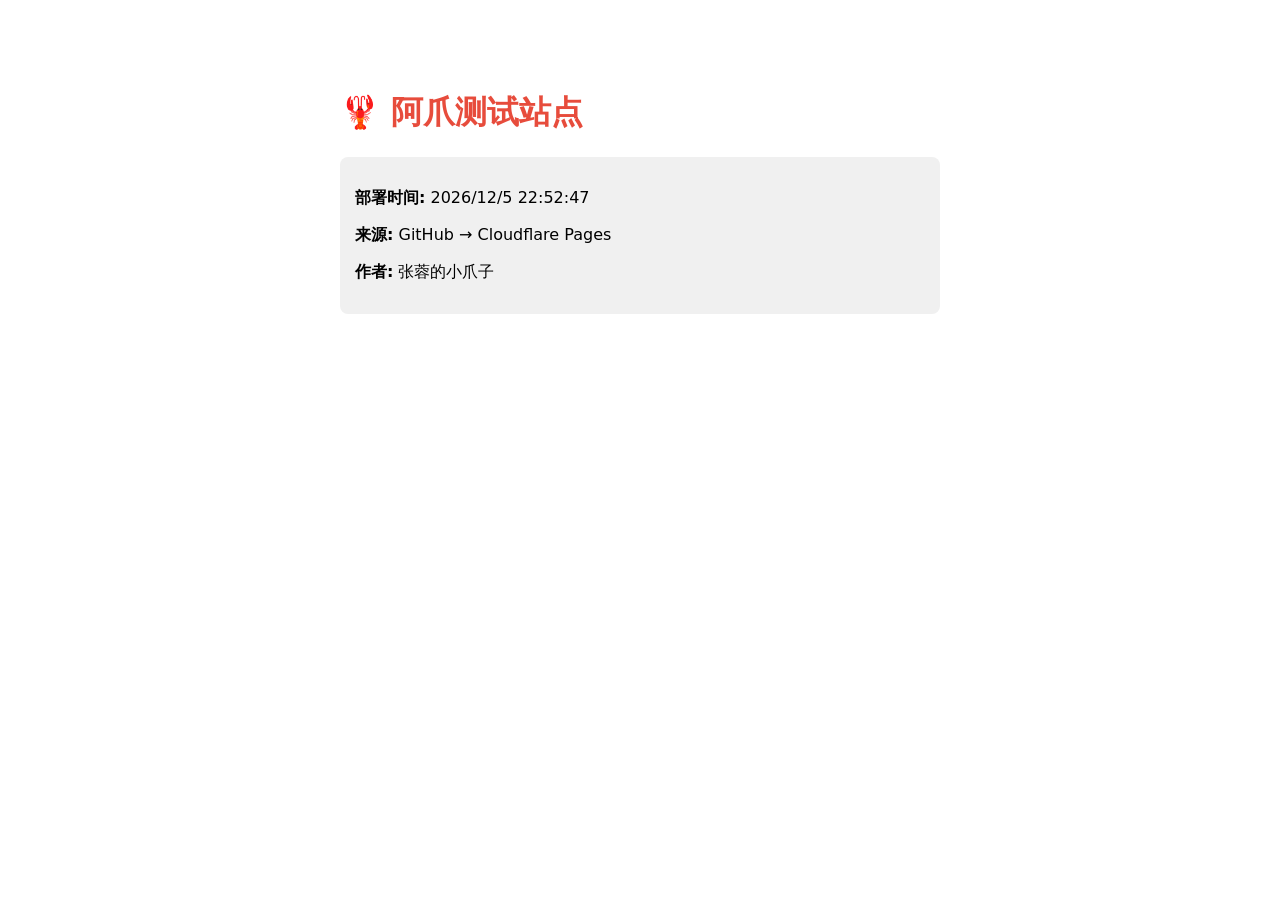
==== index.html @ 84efed0d "初始提交：阿爪测试站点" ====
<!DOCTYPE html>
<html>
<head>
    <title>阿爪测试站点</title>
    <style>
        body { font-family: system-ui; max-width: 600px; margin: 50px auto; padding: 20px; }
        h1 { color: #e74c3c; }
        .info { background: #f0f0f0; padding: 15px; border-radius: 8px; }
    </style>
</head>
<body>
    <h1>🦞 阿爪测试站点</h1>
    <div class="info">
        <p><strong>部署时间:</strong> <span id="time"></span></p>
        <p><strong>来源:</strong> GitHub → Cloudflare Pages</p>
        <p><strong>作者:</strong> 张蓉的小爪子</p>
    </div>
    <script>document.getElementById('time').textContent = new Date().toLocaleString('zh-CN');</script>
</body>
</html>
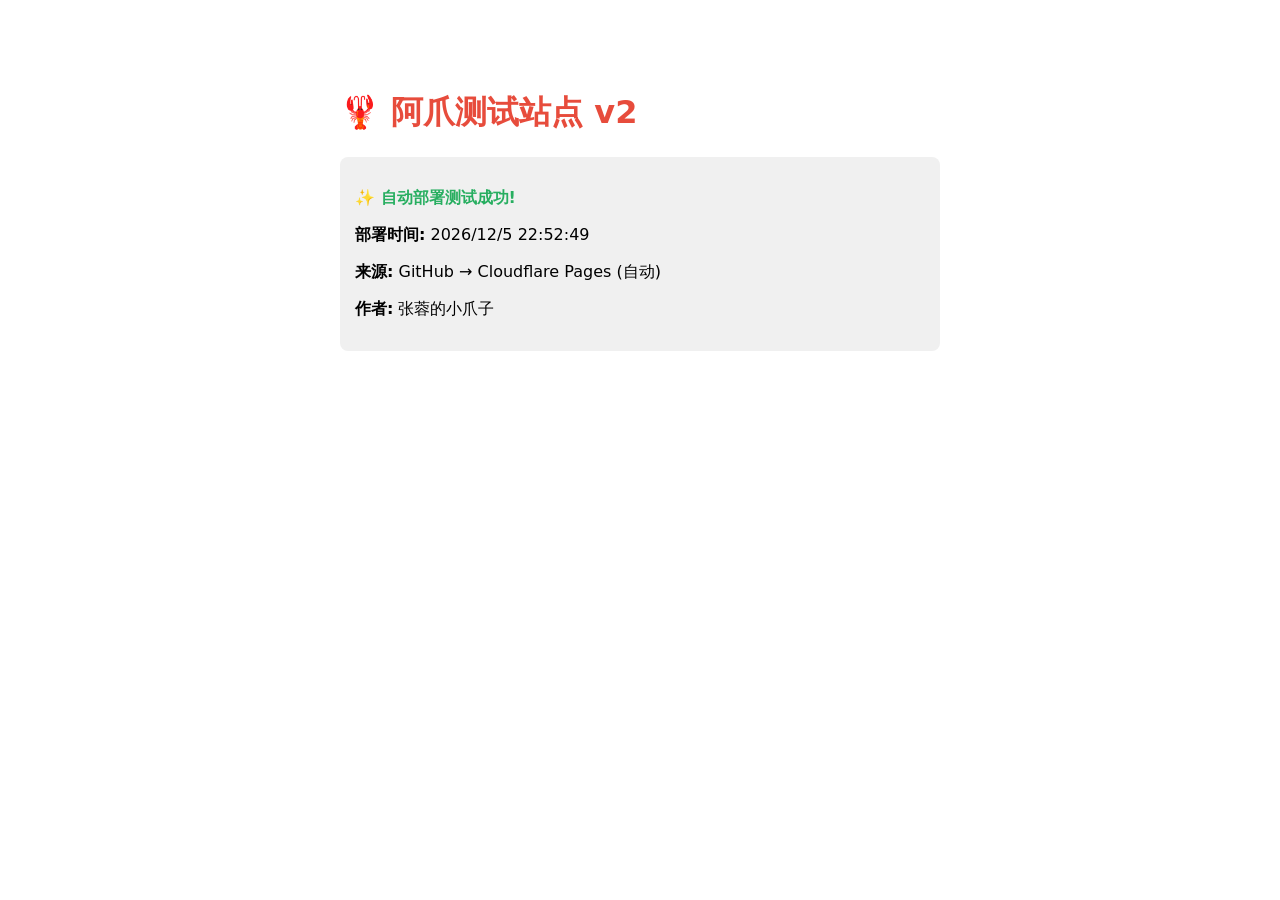
==== commit 787d7b3b: "测试自动部署：更新到 v2" ====
--- a/index.html
+++ b/index.html
@@ -1,18 +1,20 @@
 <!DOCTYPE html>
 <html>
 <head>
-    <title>阿爪测试站点</title>
+    <title>阿爪测试站点 v2</title>
     <style>
         body { font-family: system-ui; max-width: 600px; margin: 50px auto; padding: 20px; }
         h1 { color: #e74c3c; }
         .info { background: #f0f0f0; padding: 15px; border-radius: 8px; }
+        .new { color: #27ae60; font-weight: bold; }
     </style>
 </head>
 <body>
-    <h1>🦞 阿爪测试站点</h1>
+    <h1>🦞 阿爪测试站点 v2</h1>
     <div class="info">
+        <p class="new">✨ 自动部署测试成功!</p>
         <p><strong>部署时间:</strong> <span id="time"></span></p>
-        <p><strong>来源:</strong> GitHub → Cloudflare Pages</p>
+        <p><strong>来源:</strong> GitHub → Cloudflare Pages (自动)</p>
         <p><strong>作者:</strong> 张蓉的小爪子</p>
     </div>
     <script>document.getElementById('time').textContent = new Date().toLocaleString('zh-CN');</script>
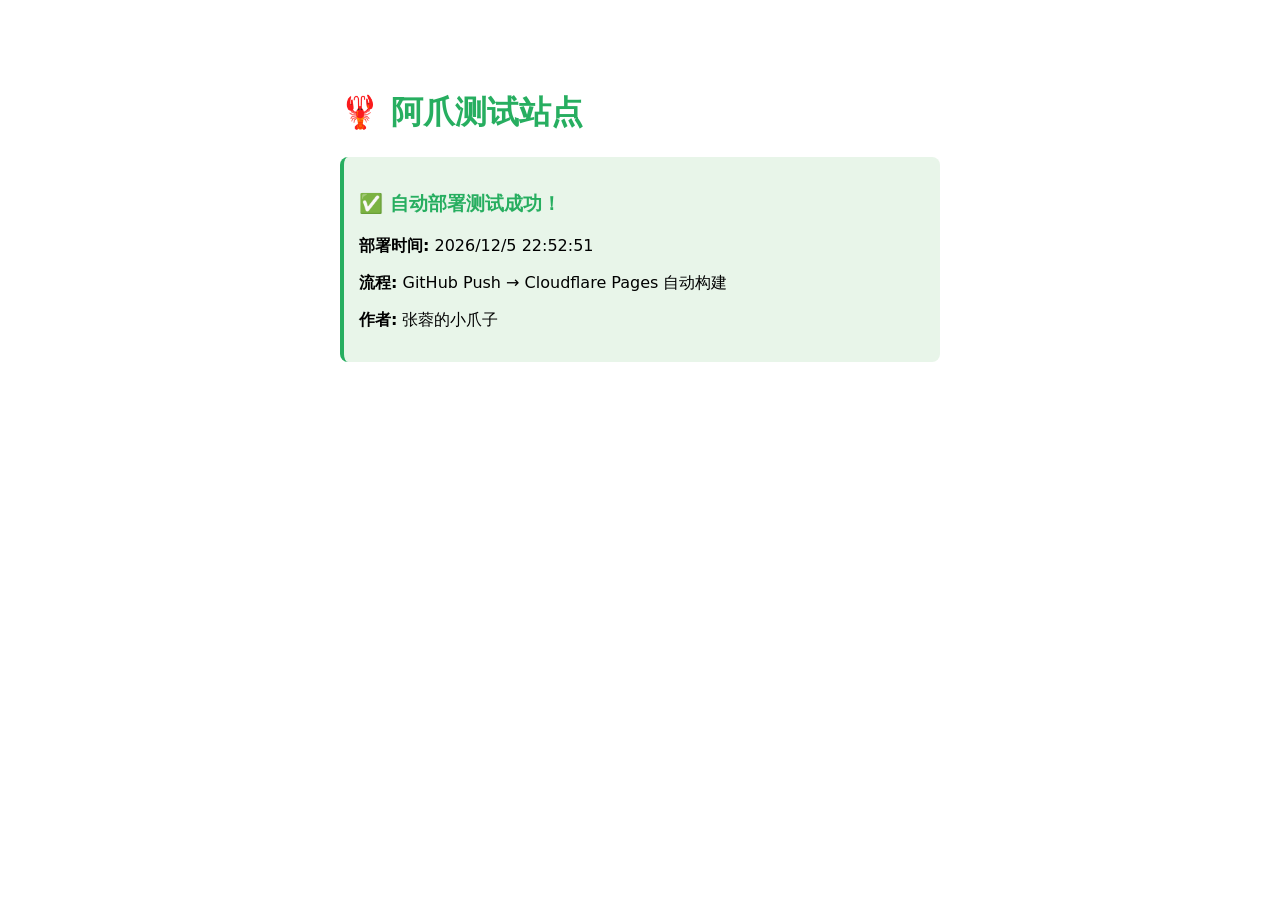
==== commit a220dc02: "测试自动部署：确认 GitHub → Cloudflare 流程" ====
--- a/index.html
+++ b/index.html
@@ -1,20 +1,20 @@
 <!DOCTYPE html>
 <html>
 <head>
-    <title>阿爪测试站点 v2</title>
+    <title>阿爪测试站点 - 自动部署测试</title>
     <style>
         body { font-family: system-ui; max-width: 600px; margin: 50px auto; padding: 20px; }
-        h1 { color: #e74c3c; }
-        .info { background: #f0f0f0; padding: 15px; border-radius: 8px; }
-        .new { color: #27ae60; font-weight: bold; }
+        h1 { color: #27ae60; }
+        .info { background: #e8f5e9; padding: 15px; border-radius: 8px; border-left: 4px solid #27ae60; }
+        .success { color: #27ae60; font-weight: bold; font-size: 1.2em; }
     </style>
 </head>
 <body>
-    <h1>🦞 阿爪测试站点 v2</h1>
+    <h1>🦞 阿爪测试站点</h1>
     <div class="info">
-        <p class="new">✨ 自动部署测试成功!</p>
+        <p class="success">✅ 自动部署测试成功！</p>
         <p><strong>部署时间:</strong> <span id="time"></span></p>
-        <p><strong>来源:</strong> GitHub → Cloudflare Pages (自动)</p>
+        <p><strong>流程:</strong> GitHub Push → Cloudflare Pages 自动构建</p>
         <p><strong>作者:</strong> 张蓉的小爪子</p>
     </div>
     <script>document.getElementById('time').textContent = new Date().toLocaleString('zh-CN');</script>
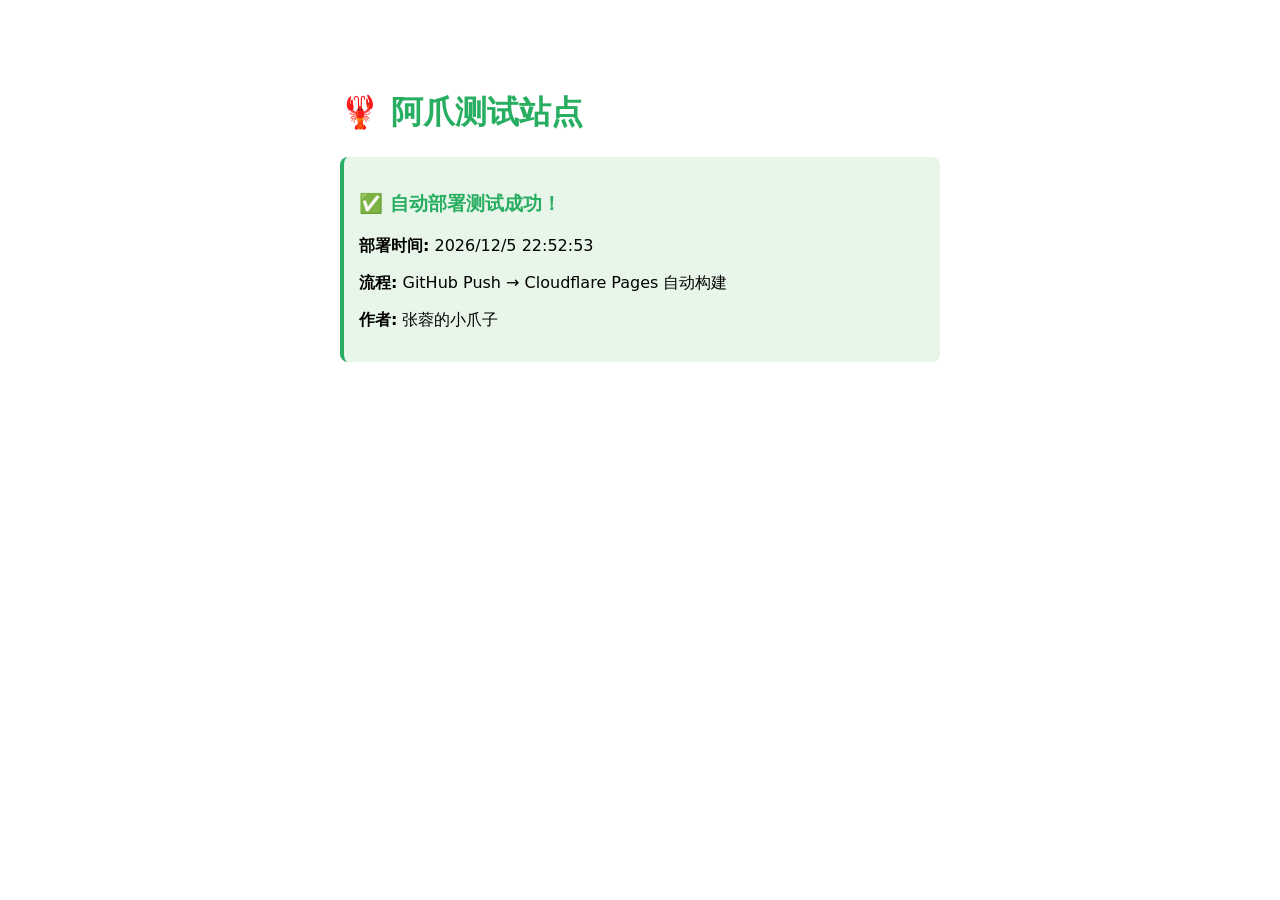
==== commit b38e138c: "修复中文乱码：添加 UTF-8 编码声明" ====
--- a/index.html
+++ b/index.html
@@ -1,6 +1,8 @@
 <!DOCTYPE html>
-<html>
+<html lang="zh-CN">
 <head>
+    <meta charset="UTF-8">
+    <meta name="viewport" content="width=device-width, initial-scale=1.0">
     <title>阿爪测试站点 - 自动部署测试</title>
     <style>
         body { font-family: system-ui; max-width: 600px; margin: 50px auto; padding: 20px; }
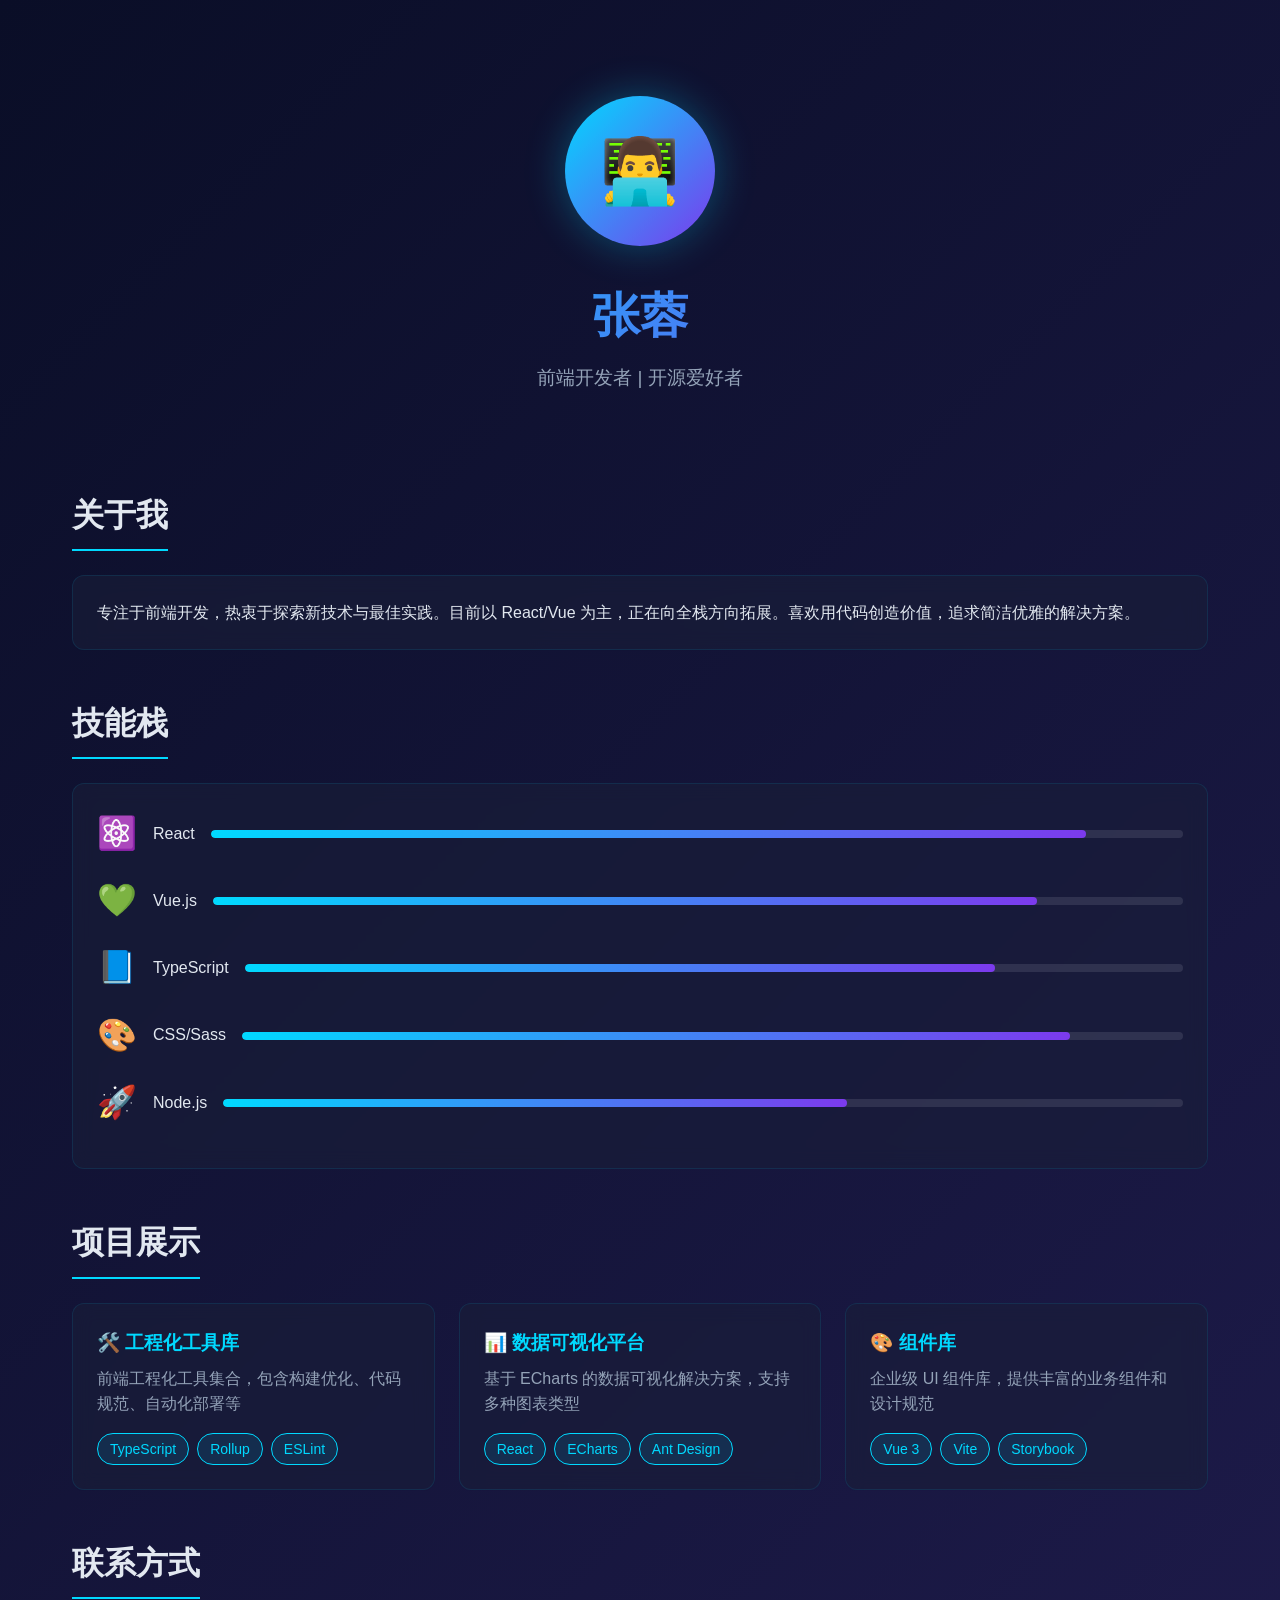
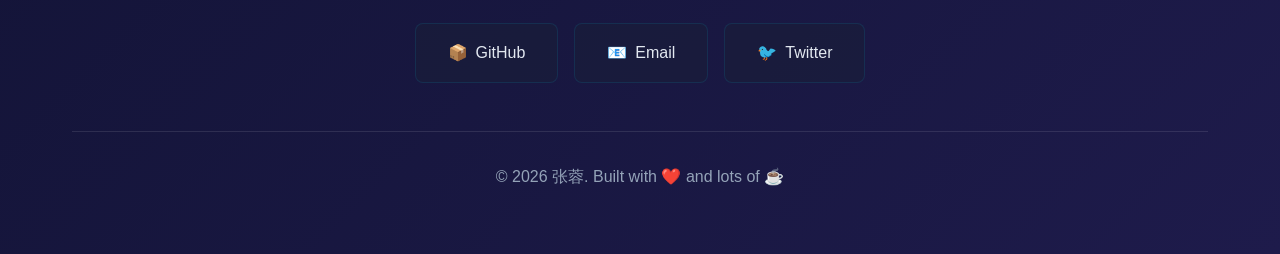
==== commit 2f0a2d2d: "更新个人站点" ====
--- a/index.html
+++ b/index.html
@@ -3,22 +3,362 @@
 <head>
     <meta charset="UTF-8">
     <meta name="viewport" content="width=device-width, initial-scale=1.0">
-    <title>阿爪测试站点 - 自动部署测试</title>
+    <title>张蓉 - 开发者</title>
     <style>
-        body { font-family: system-ui; max-width: 600px; margin: 50px auto; padding: 20px; }
-        h1 { color: #27ae60; }
-        .info { background: #e8f5e9; padding: 15px; border-radius: 8px; border-left: 4px solid #27ae60; }
-        .success { color: #27ae60; font-weight: bold; font-size: 1.2em; }
+        * {
+            margin: 0;
+            padding: 0;
+            box-sizing: border-box;
+        }
+
+        :root {
+            --bg-primary: #0a0e27;
+            --bg-secondary: #1a1f3a;
+            --accent-primary: #00d9ff;
+            --accent-secondary: #7c3aed;
+            --text-primary: #e2e8f0;
+            --text-secondary: #94a3b8;
+            --card-bg: rgba(26, 31, 58, 0.6);
+        }
+
+        body {
+            font-family: -apple-system, BlinkMacSystemFont, 'Segoe UI', Roboto, Oxygen, Ubuntu, sans-serif;
+            background: linear-gradient(135deg, var(--bg-primary) 0%, #1e1b4b 100%);
+            color: var(--text-primary);
+            line-height: 1.6;
+            min-height: 100vh;
+        }
+
+        .container {
+            max-width: 1200px;
+            margin: 0 auto;
+            padding: 2rem;
+        }
+
+        /* Header */
+        header {
+            text-align: center;
+            padding: 4rem 0;
+            animation: fadeInDown 1s ease-out;
+        }
+
+        .avatar {
+            width: 150px;
+            height: 150px;
+            border-radius: 50%;
+            background: linear-gradient(135deg, var(--accent-primary), var(--accent-secondary));
+            margin: 0 auto 2rem;
+            display: flex;
+            align-items: center;
+            justify-content: center;
+            font-size: 4rem;
+            box-shadow: 0 0 40px rgba(0, 217, 255, 0.3);
+            animation: pulse 3s ease-in-out infinite;
+        }
+
+        h1 {
+            font-size: 3rem;
+            margin-bottom: 0.5rem;
+            background: linear-gradient(135deg, var(--accent-primary), var(--accent-secondary));
+            -webkit-background-clip: text;
+            -webkit-text-fill-color: transparent;
+            background-clip: text;
+        }
+
+        .tagline {
+            color: var(--text-secondary);
+            font-size: 1.2rem;
+            margin-bottom: 2rem;
+        }
+
+        /* Sections */
+        section {
+            margin-bottom: 3rem;
+            animation: fadeInUp 1s ease-out;
+        }
+
+        h2 {
+            font-size: 2rem;
+            margin-bottom: 1.5rem;
+            padding-bottom: 0.5rem;
+            border-bottom: 2px solid var(--accent-primary);
+            display: inline-block;
+        }
+
+        /* Cards Grid */
+        .cards-grid {
+            display: grid;
+            grid-template-columns: repeat(auto-fit, minmax(300px, 1fr));
+            gap: 1.5rem;
+        }
+
+        .card {
+            background: var(--card-bg);
+            backdrop-filter: blur(10px);
+            border-radius: 12px;
+            padding: 1.5rem;
+            border: 1px solid rgba(0, 217, 255, 0.1);
+            transition: all 0.3s ease;
+        }
+
+        .card:hover {
+            transform: translateY(-5px);
+            border-color: var(--accent-primary);
+            box-shadow: 0 10px 30px rgba(0, 217, 255, 0.2);
+        }
+
+        /* Skills */
+        .skill-item {
+            display: flex;
+            align-items: center;
+            gap: 1rem;
+            margin-bottom: 1rem;
+        }
+
+        .skill-icon {
+            font-size: 2rem;
+        }
+
+        .skill-bar {
+            flex: 1;
+            height: 8px;
+            background: rgba(255, 255, 255, 0.1);
+            border-radius: 4px;
+            overflow: hidden;
+        }
+
+        .skill-progress {
+            height: 100%;
+            background: linear-gradient(90deg, var(--accent-primary), var(--accent-secondary));
+            border-radius: 4px;
+            transition: width 1s ease-out;
+        }
+
+        /* Projects */
+        .project-card h3 {
+            color: var(--accent-primary);
+            margin-bottom: 0.5rem;
+        }
+
+        .project-card p {
+            color: var(--text-secondary);
+            margin-bottom: 1rem;
+        }
+
+        .tech-tags {
+            display: flex;
+            flex-wrap: wrap;
+            gap: 0.5rem;
+        }
+
+        .tech-tag {
+            background: rgba(0, 217, 255, 0.1);
+            color: var(--accent-primary);
+            padding: 0.25rem 0.75rem;
+            border-radius: 20px;
+            font-size: 0.875rem;
+            border: 1px solid var(--accent-primary);
+        }
+
+        /* Contact */
+        .contact-links {
+            display: flex;
+            flex-wrap: wrap;
+            gap: 1rem;
+            justify-content: center;
+        }
+
+        .contact-link {
+            display: flex;
+            align-items: center;
+            gap: 0.5rem;
+            background: var(--card-bg);
+            padding: 1rem 2rem;
+            border-radius: 8px;
+            text-decoration: none;
+            color: var(--text-primary);
+            border: 1px solid rgba(0, 217, 255, 0.1);
+            transition: all 0.3s ease;
+        }
+
+        .contact-link:hover {
+            background: var(--accent-primary);
+            color: var(--bg-primary);
+            transform: translateY(-3px);
+            box-shadow: 0 5px 20px rgba(0, 217, 255, 0.3);
+        }
+
+        /* Footer */
+        footer {
+            text-align: center;
+            padding: 2rem 0;
+            color: var(--text-secondary);
+            border-top: 1px solid rgba(255, 255, 255, 0.1);
+            margin-top: 3rem;
+        }
+
+        /* Animations */
+        @keyframes fadeInDown {
+            from {
+                opacity: 0;
+                transform: translateY(-20px);
+            }
+            to {
+                opacity: 1;
+                transform: translateY(0);
+            }
+        }
+
+        @keyframes fadeInUp {
+            from {
+                opacity: 0;
+                transform: translateY(20px);
+            }
+            to {
+                opacity: 1;
+                transform: translateY(0);
+            }
+        }
+
+        @keyframes pulse {
+            0%, 100% {
+                box-shadow: 0 0 40px rgba(0, 217, 255, 0.3);
+            }
+            50% {
+                box-shadow: 0 0 60px rgba(0, 217, 255, 0.5);
+            }
+        }
+
+        /* Responsive */
+        @media (max-width: 768px) {
+            h1 {
+                font-size: 2rem;
+            }
+            .container {
+                padding: 1rem;
+            }
+            .cards-grid {
+                grid-template-columns: 1fr;
+            }
+        }
     </style>
 </head>
 <body>
-    <h1>🦞 阿爪测试站点</h1>
-    <div class="info">
-        <p class="success">✅ 自动部署测试成功！</p>
-        <p><strong>部署时间:</strong> <span id="time"></span></p>
-        <p><strong>流程:</strong> GitHub Push → Cloudflare Pages 自动构建</p>
-        <p><strong>作者:</strong> 张蓉的小爪子</p>
+    <div class="container">
+        <!-- Header -->
+        <header>
+            <div class="avatar">👨‍💻</div>
+            <h1>张蓉</h1>
+            <p class="tagline">前端开发者 | 开源爱好者</p>
+        </header>
+
+        <!-- About -->
+        <section>
+            <h2>关于我</h2>
+            <div class="card">
+                <p>专注于前端开发，热衷于探索新技术与最佳实践。目前以 React/Vue 为主，正在向全栈方向拓展。喜欢用代码创造价值，追求简洁优雅的解决方案。</p>
+            </div>
+        </section>
+
+        <!-- Skills -->
+        <section>
+            <h2>技能栈</h2>
+            <div class="card">
+                <div class="skill-item">
+                    <span class="skill-icon">⚛️</span>
+                    <span>React</span>
+                    <div class="skill-bar">
+                        <div class="skill-progress" style="width: 90%;"></div>
+                    </div>
+                </div>
+                <div class="skill-item">
+                    <span class="skill-icon">💚</span>
+                    <span>Vue.js</span>
+                    <div class="skill-bar">
+                        <div class="skill-progress" style="width: 85%;"></div>
+                    </div>
+                </div>
+                <div class="skill-item">
+                    <span class="skill-icon">📘</span>
+                    <span>TypeScript</span>
+                    <div class="skill-bar">
+                        <div class="skill-progress" style="width: 80%;"></div>
+                    </div>
+                </div>
+                <div class="skill-item">
+                    <span class="skill-icon">🎨</span>
+                    <span>CSS/Sass</span>
+                    <div class="skill-bar">
+                        <div class="skill-progress" style="width: 88%;"></div>
+                    </div>
+                </div>
+                <div class="skill-item">
+                    <span class="skill-icon">🚀</span>
+                    <span>Node.js</span>
+                    <div class="skill-bar">
+                        <div class="skill-progress" style="width: 65%;"></div>
+                    </div>
+                </div>
+            </div>
+        </section>
+
+        <!-- Projects -->
+        <section>
+            <h2>项目展示</h2>
+            <div class="cards-grid">
+                <div class="card project-card">
+                    <h3>🛠️ 工程化工具库</h3>
+                    <p>前端工程化工具集合，包含构建优化、代码规范、自动化部署等</p>
+                    <div class="tech-tags">
+                        <span class="tech-tag">TypeScript</span>
+                        <span class="tech-tag">Rollup</span>
+                        <span class="tech-tag">ESLint</span>
+                    </div>
+                </div>
+                <div class="card project-card">
+                    <h3>📊 数据可视化平台</h3>
+                    <p>基于 ECharts 的数据可视化解决方案，支持多种图表类型</p>
+                    <div class="tech-tags">
+                        <span class="tech-tag">React</span>
+                        <span class="tech-tag">ECharts</span>
+                        <span class="tech-tag">Ant Design</span>
+                    </div>
+                </div>
+                <div class="card project-card">
+                    <h3>🎨 组件库</h3>
+                    <p>企业级 UI 组件库，提供丰富的业务组件和设计规范</p>
+                    <div class="tech-tags">
+                        <span class="tech-tag">Vue 3</span>
+                        <span class="tech-tag">Vite</span>
+                        <span class="tech-tag">Storybook</span>
+                    </div>
+                </div>
+            </div>
+        </section>
+
+        <!-- Contact -->
+        <section>
+            <h2>联系方式</h2>
+            <div class="contact-links">
+                <a href="https://github.com/zhangrong" class="contact-link" target="_blank">
+                    <span>📦</span>
+                    <span>GitHub</span>
+                </a>
+                <a href="mailto:zhangrong@example.com" class="contact-link">
+                    <span>📧</span>
+                    <span>Email</span>
+                </a>
+                <a href="https://twitter.com/zhangrong" class="contact-link" target="_blank">
+                    <span>🐦</span>
+                    <span>Twitter</span>
+                </a>
+            </div>
+        </section>
+
+        <!-- Footer -->
+        <footer>
+            <p>© 2026 张蓉. Built with ❤️ and lots of ☕</p>
+        </footer>
     </div>
-    <script>document.getElementById('time').textContent = new Date().toLocaleString('zh-CN');</script>
 </body>
-</html>
+</html>
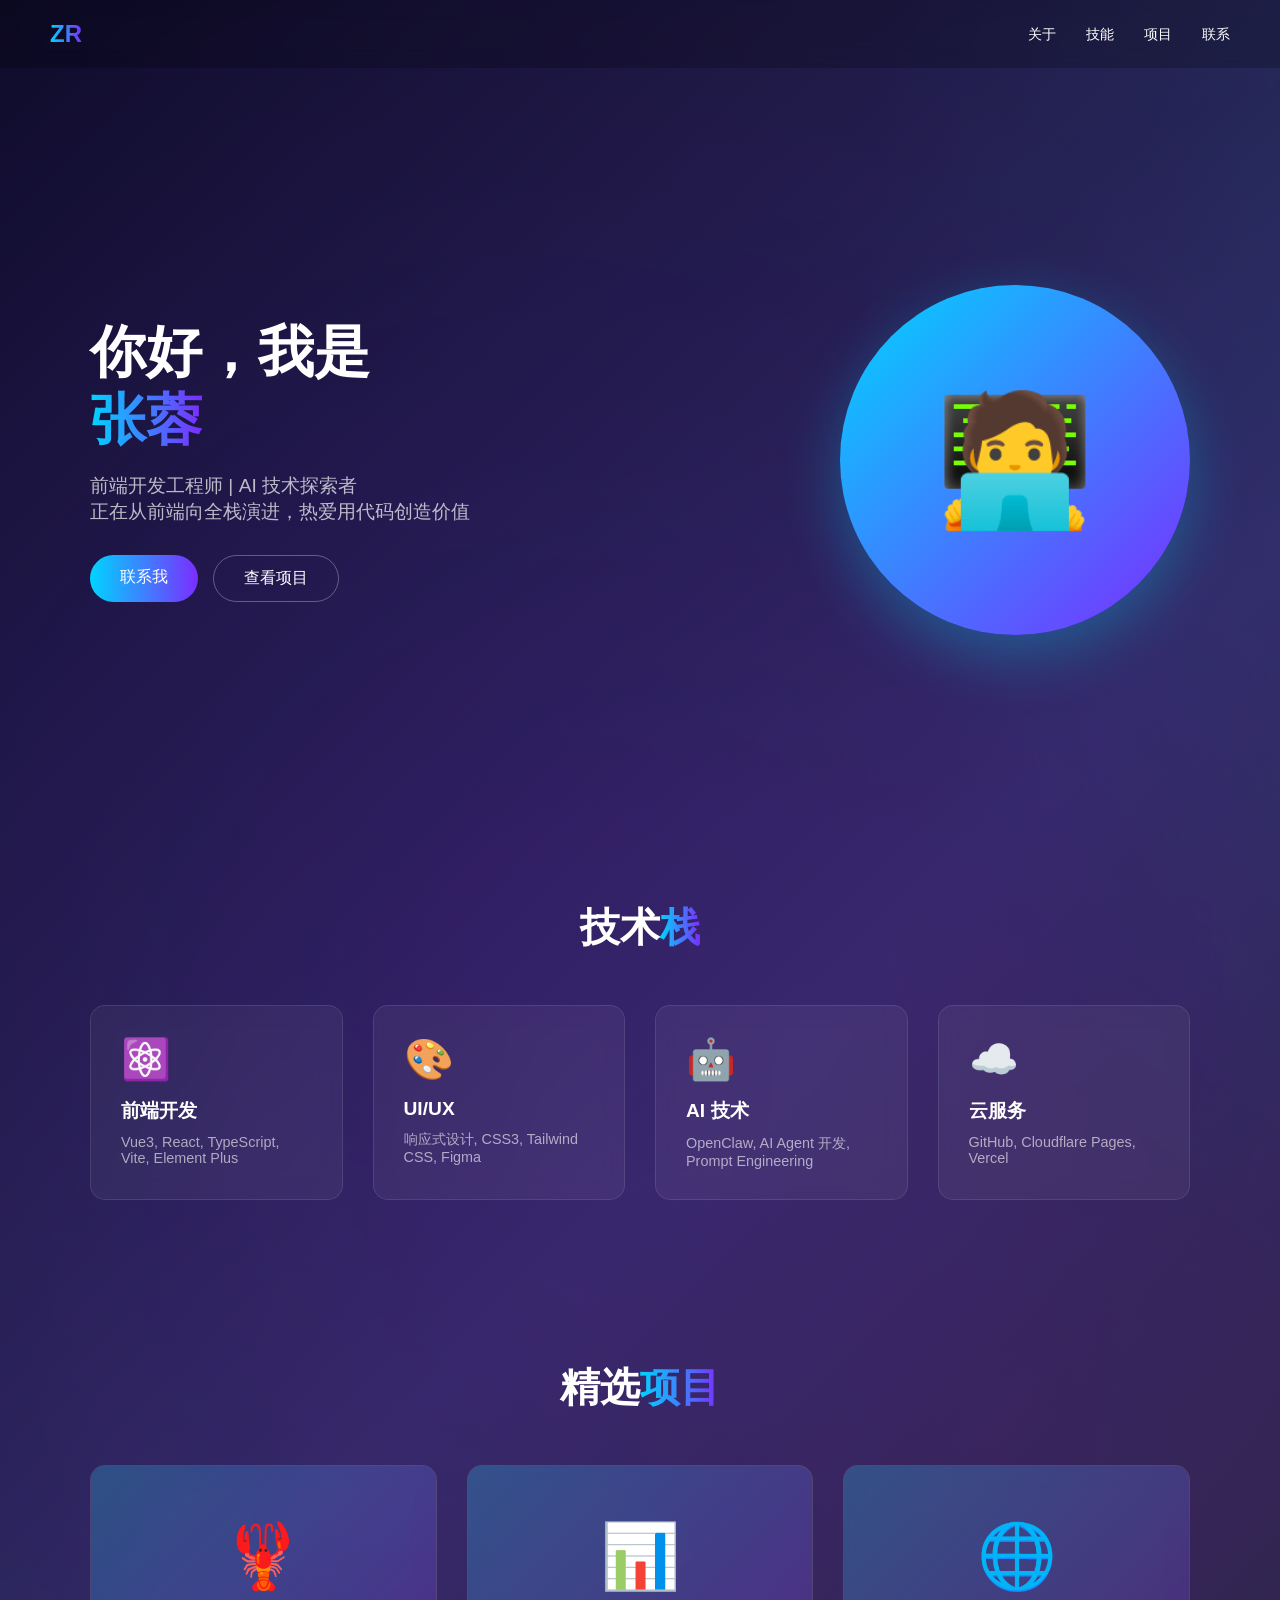
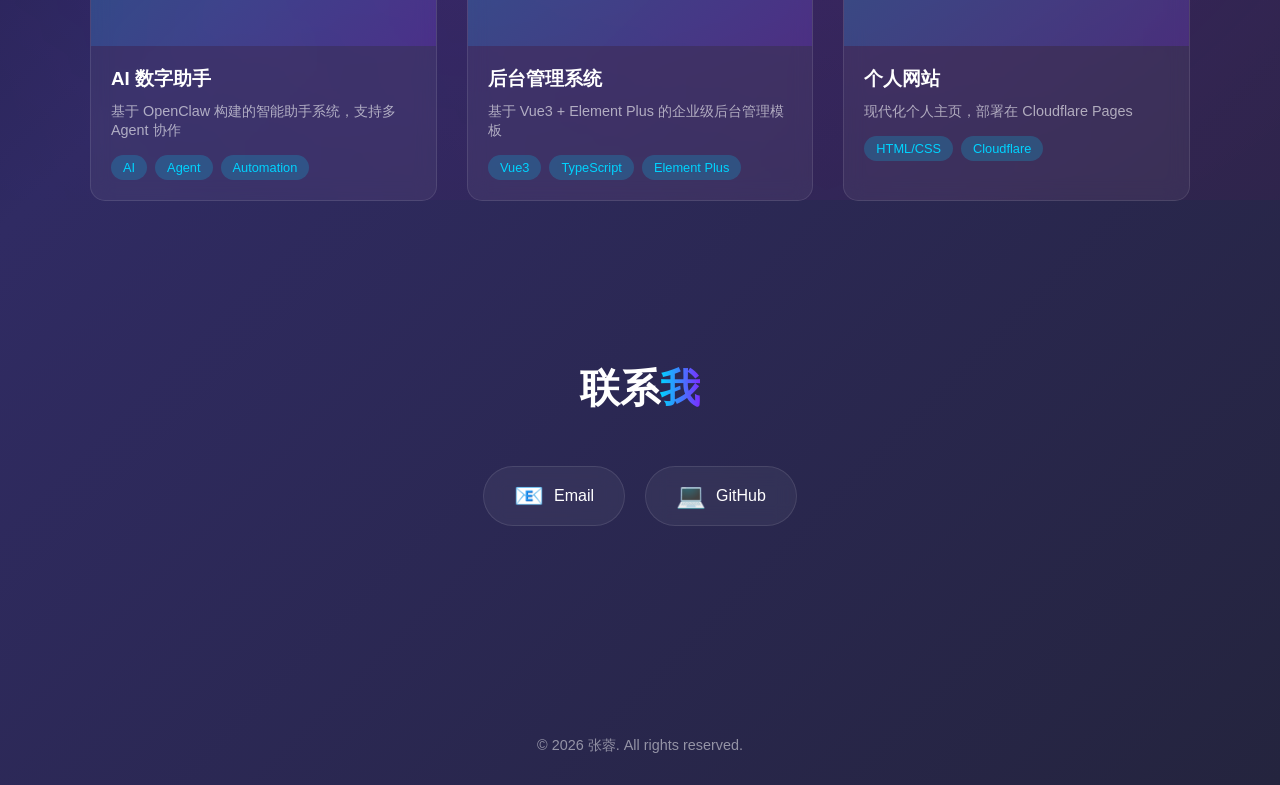
==== commit ff073fee: "全新设计：科技感个人主页" ====
--- a/index.html
+++ b/index.html
@@ -3,362 +3,466 @@
 <head>
     <meta charset="UTF-8">
     <meta name="viewport" content="width=device-width, initial-scale=1.0">
-    <title>张蓉 - 开发者</title>
+    <title>张蓉 | 个人主页</title>
     <style>
-        * {
-            margin: 0;
-            padding: 0;
-            box-sizing: border-box;
-        }
-
-        :root {
-            --bg-primary: #0a0e27;
-            --bg-secondary: #1a1f3a;
-            --accent-primary: #00d9ff;
-            --accent-secondary: #7c3aed;
-            --text-primary: #e2e8f0;
-            --text-secondary: #94a3b8;
-            --card-bg: rgba(26, 31, 58, 0.6);
-        }
-
+        * { margin: 0; padding: 0; box-sizing: border-box; }
+        
         body {
-            font-family: -apple-system, BlinkMacSystemFont, 'Segoe UI', Roboto, Oxygen, Ubuntu, sans-serif;
-            background: linear-gradient(135deg, var(--bg-primary) 0%, #1e1b4b 100%);
-            color: var(--text-primary);
-            line-height: 1.6;
+            font-family: -apple-system, BlinkMacSystemFont, 'Segoe UI', Roboto, sans-serif;
+            background: linear-gradient(135deg, #0f0c29 0%, #302b63 50%, #24243e 100%);
+            color: #fff;
             min-height: 100vh;
-        }
-
+            overflow-x: hidden;
+        }
+
+        /* 科技感背景动画 */
+        .bg-animation {
+            position: fixed;
+            top: 0;
+            left: 0;
+            width: 100%;
+            height: 100%;
+            z-index: -1;
+            opacity: 0.3;
+        }
+
+        .bg-animation::before {
+            content: '';
+            position: absolute;
+            width: 200%;
+            height: 200%;
+            background: 
+                radial-gradient(circle at 20% 50%, rgba(120, 0, 255, 0.3) 0%, transparent 50%),
+                radial-gradient(circle at 80% 20%, rgba(0, 200, 255, 0.3) 0%, transparent 50%),
+                radial-gradient(circle at 40% 80%, rgba(255, 0, 150, 0.2) 0%, transparent 50%);
+            animation: float 20s ease-in-out infinite;
+        }
+
+        @keyframes float {
+            0%, 100% { transform: translate(0, 0); }
+            50% { transform: translate(-20px, -20px); }
+        }
+
+        /* 导航 */
+        nav {
+            position: fixed;
+            top: 0;
+            width: 100%;
+            padding: 20px 50px;
+            display: flex;
+            justify-content: space-between;
+            align-items: center;
+            backdrop-filter: blur(10px);
+            background: rgba(0, 0, 0, 0.2);
+            z-index: 100;
+        }
+
+        .logo {
+            font-size: 1.5rem;
+            font-weight: 700;
+            background: linear-gradient(90deg, #00d4ff, #7b2dff);
+            -webkit-background-clip: text;
+            -webkit-text-fill-color: transparent;
+        }
+
+        .nav-links {
+            display: flex;
+            gap: 30px;
+        }
+
+        .nav-links a {
+            color: #fff;
+            text-decoration: none;
+            font-size: 0.9rem;
+            transition: all 0.3s;
+        }
+
+        .nav-links a:hover {
+            color: #00d4ff;
+        }
+
+        /* 主要内容 */
         .container {
             max-width: 1200px;
             margin: 0 auto;
-            padding: 2rem;
-        }
-
-        /* Header */
-        header {
+            padding: 100px 50px;
+        }
+
+        /* Hero 区域 */
+        .hero {
+            display: flex;
+            align-items: center;
+            justify-content: space-between;
+            min-height: 80vh;
+            gap: 50px;
+        }
+
+        .hero-content h1 {
+            font-size: 3.5rem;
+            margin-bottom: 20px;
+            line-height: 1.2;
+        }
+
+        .hero-content h1 span {
+            background: linear-gradient(90deg, #00d4ff, #7b2dff);
+            -webkit-background-clip: text;
+            -webkit-text-fill-color: transparent;
+        }
+
+        .hero-content p {
+            font-size: 1.2rem;
+            color: rgba(255, 255, 255, 0.7);
+            margin-bottom: 30px;
+            max-width: 500px;
+        }
+
+        .hero-buttons {
+            display: flex;
+            gap: 15px;
+        }
+
+        .btn {
+            padding: 12px 30px;
+            border-radius: 30px;
+            font-size: 1rem;
+            cursor: pointer;
+            transition: all 0.3s;
+            text-decoration: none;
+        }
+
+        .btn-primary {
+            background: linear-gradient(90deg, #00d4ff, #7b2dff);
+            color: #fff;
+            border: none;
+        }
+
+        .btn-primary:hover {
+            transform: translateY(-3px);
+            box-shadow: 0 10px 30px rgba(0, 212, 255, 0.3);
+        }
+
+        .btn-secondary {
+            background: transparent;
+            color: #fff;
+            border: 1px solid rgba(255, 255, 255, 0.3);
+        }
+
+        .btn-secondary:hover {
+            border-color: #00d4ff;
+            color: #00d4ff;
+        }
+
+        .hero-avatar {
+            width: 350px;
+            height: 350px;
+            border-radius: 50%;
+            background: linear-gradient(135deg, #00d4ff, #7b2dff);
+            display: flex;
+            align-items: center;
+            justify-content: center;
+            font-size: 8rem;
+            box-shadow: 0 20px 60px rgba(0, 212, 255, 0.3);
+            animation: pulse 3s ease-in-out infinite;
+        }
+
+        @keyframes pulse {
+            0%, 100% { transform: scale(1); }
+            50% { transform: scale(1.05); }
+        }
+
+        /* 技能区域 */
+        .section {
+            padding: 80px 0;
+        }
+
+        .section-title {
+            font-size: 2.5rem;
             text-align: center;
-            padding: 4rem 0;
-            animation: fadeInDown 1s ease-out;
-        }
-
-        .avatar {
-            width: 150px;
-            height: 150px;
-            border-radius: 50%;
-            background: linear-gradient(135deg, var(--accent-primary), var(--accent-secondary));
-            margin: 0 auto 2rem;
+            margin-bottom: 50px;
+        }
+
+        .section-title span {
+            background: linear-gradient(90deg, #00d4ff, #7b2dff);
+            -webkit-background-clip: text;
+            -webkit-text-fill-color: transparent;
+        }
+
+        .skills-grid {
+            display: grid;
+            grid-template-columns: repeat(auto-fit, minmax(250px, 1fr));
+            gap: 30px;
+        }
+
+        .skill-card {
+            background: rgba(255, 255, 255, 0.05);
+            backdrop-filter: blur(10px);
+            border: 1px solid rgba(255, 255, 255, 0.1);
+            border-radius: 15px;
+            padding: 30px;
+            transition: all 0.3s;
+        }
+
+        .skill-card:hover {
+            transform: translateY(-10px);
+            border-color: rgba(0, 212, 255, 0.5);
+            box-shadow: 0 20px 40px rgba(0, 0, 0, 0.3);
+        }
+
+        .skill-icon {
+            font-size: 2.5rem;
+            margin-bottom: 15px;
+        }
+
+        .skill-card h3 {
+            font-size: 1.2rem;
+            margin-bottom: 10px;
+        }
+
+        .skill-card p {
+            color: rgba(255, 255, 255, 0.6);
+            font-size: 0.9rem;
+        }
+
+        /* 项目区域 */
+        .projects-grid {
+            display: grid;
+            grid-template-columns: repeat(auto-fit, minmax(300px, 1fr));
+            gap: 30px;
+        }
+
+        .project-card {
+            background: rgba(255, 255, 255, 0.05);
+            backdrop-filter: blur(10px);
+            border: 1px solid rgba(255, 255, 255, 0.1);
+            border-radius: 15px;
+            overflow: hidden;
+            transition: all 0.3s;
+        }
+
+        .project-card:hover {
+            transform: translateY(-10px);
+            box-shadow: 0 20px 40px rgba(0, 0, 0, 0.3);
+        }
+
+        .project-image {
+            height: 180px;
+            background: linear-gradient(135deg, #00d4ff33, #7b2dff33);
             display: flex;
             align-items: center;
             justify-content: center;
             font-size: 4rem;
-            box-shadow: 0 0 40px rgba(0, 217, 255, 0.3);
-            animation: pulse 3s ease-in-out infinite;
-        }
-
-        h1 {
-            font-size: 3rem;
-            margin-bottom: 0.5rem;
-            background: linear-gradient(135deg, var(--accent-primary), var(--accent-secondary));
-            -webkit-background-clip: text;
-            -webkit-text-fill-color: transparent;
-            background-clip: text;
-        }
-
-        .tagline {
-            color: var(--text-secondary);
-            font-size: 1.2rem;
-            margin-bottom: 2rem;
-        }
-
-        /* Sections */
-        section {
-            margin-bottom: 3rem;
-            animation: fadeInUp 1s ease-out;
-        }
-
-        h2 {
-            font-size: 2rem;
-            margin-bottom: 1.5rem;
-            padding-bottom: 0.5rem;
-            border-bottom: 2px solid var(--accent-primary);
-            display: inline-block;
-        }
-
-        /* Cards Grid */
-        .cards-grid {
-            display: grid;
-            grid-template-columns: repeat(auto-fit, minmax(300px, 1fr));
-            gap: 1.5rem;
-        }
-
-        .card {
-            background: var(--card-bg);
+        }
+
+        .project-content {
+            padding: 20px;
+        }
+
+        .project-content h3 {
+            margin-bottom: 10px;
+        }
+
+        .project-content p {
+            color: rgba(255, 255, 255, 0.6);
+            font-size: 0.9rem;
+            margin-bottom: 15px;
+        }
+
+        .project-tags {
+            display: flex;
+            gap: 8px;
+            flex-wrap: wrap;
+        }
+
+        .tag {
+            background: rgba(0, 212, 255, 0.2);
+            color: #00d4ff;
+            padding: 5px 12px;
+            border-radius: 15px;
+            font-size: 0.8rem;
+        }
+
+        /* 联系区域 */
+        .contact-links {
+            display: flex;
+            justify-content: center;
+            gap: 20px;
+            flex-wrap: wrap;
+        }
+
+        .contact-link {
+            display: flex;
+            align-items: center;
+            gap: 10px;
+            background: rgba(255, 255, 255, 0.05);
             backdrop-filter: blur(10px);
-            border-radius: 12px;
-            padding: 1.5rem;
-            border: 1px solid rgba(0, 217, 255, 0.1);
-            transition: all 0.3s ease;
-        }
-
-        .card:hover {
+            border: 1px solid rgba(255, 255, 255, 0.1);
+            border-radius: 30px;
+            padding: 15px 30px;
+            color: #fff;
+            text-decoration: none;
+            transition: all 0.3s;
+        }
+
+        .contact-link:hover {
+            border-color: #00d4ff;
             transform: translateY(-5px);
-            border-color: var(--accent-primary);
-            box-shadow: 0 10px 30px rgba(0, 217, 255, 0.2);
-        }
-
-        /* Skills */
-        .skill-item {
-            display: flex;
-            align-items: center;
-            gap: 1rem;
-            margin-bottom: 1rem;
-        }
-
-        .skill-icon {
-            font-size: 2rem;
-        }
-
-        .skill-bar {
-            flex: 1;
-            height: 8px;
-            background: rgba(255, 255, 255, 0.1);
-            border-radius: 4px;
-            overflow: hidden;
-        }
-
-        .skill-progress {
-            height: 100%;
-            background: linear-gradient(90deg, var(--accent-primary), var(--accent-secondary));
-            border-radius: 4px;
-            transition: width 1s ease-out;
-        }
-
-        /* Projects */
-        .project-card h3 {
-            color: var(--accent-primary);
-            margin-bottom: 0.5rem;
-        }
-
-        .project-card p {
-            color: var(--text-secondary);
-            margin-bottom: 1rem;
-        }
-
-        .tech-tags {
-            display: flex;
-            flex-wrap: wrap;
-            gap: 0.5rem;
-        }
-
-        .tech-tag {
-            background: rgba(0, 217, 255, 0.1);
-            color: var(--accent-primary);
-            padding: 0.25rem 0.75rem;
-            border-radius: 20px;
-            font-size: 0.875rem;
-            border: 1px solid var(--accent-primary);
-        }
-
-        /* Contact */
-        .contact-links {
-            display: flex;
-            flex-wrap: wrap;
-            gap: 1rem;
-            justify-content: center;
-        }
-
-        .contact-link {
-            display: flex;
-            align-items: center;
-            gap: 0.5rem;
-            background: var(--card-bg);
-            padding: 1rem 2rem;
-            border-radius: 8px;
-            text-decoration: none;
-            color: var(--text-primary);
-            border: 1px solid rgba(0, 217, 255, 0.1);
-            transition: all 0.3s ease;
-        }
-
-        .contact-link:hover {
-            background: var(--accent-primary);
-            color: var(--bg-primary);
-            transform: translateY(-3px);
-            box-shadow: 0 5px 20px rgba(0, 217, 255, 0.3);
-        }
-
-        /* Footer */
+        }
+
+        .contact-link span {
+            font-size: 1.5rem;
+        }
+
+        /* 页脚 */
         footer {
             text-align: center;
-            padding: 2rem 0;
-            color: var(--text-secondary);
-            border-top: 1px solid rgba(255, 255, 255, 0.1);
-            margin-top: 3rem;
-        }
-
-        /* Animations */
-        @keyframes fadeInDown {
-            from {
-                opacity: 0;
-                transform: translateY(-20px);
-            }
-            to {
-                opacity: 1;
-                transform: translateY(0);
-            }
-        }
-
-        @keyframes fadeInUp {
-            from {
-                opacity: 0;
-                transform: translateY(20px);
-            }
-            to {
-                opacity: 1;
-                transform: translateY(0);
-            }
-        }
-
-        @keyframes pulse {
-            0%, 100% {
-                box-shadow: 0 0 40px rgba(0, 217, 255, 0.3);
-            }
-            50% {
-                box-shadow: 0 0 60px rgba(0, 217, 255, 0.5);
-            }
-        }
-
-        /* Responsive */
+            padding: 30px;
+            color: rgba(255, 255, 255, 0.5);
+            font-size: 0.9rem;
+        }
+
+        /* 响应式 */
         @media (max-width: 768px) {
-            h1 {
-                font-size: 2rem;
-            }
+            .hero {
+                flex-direction: column;
+                text-align: center;
+            }
+
+            .hero-content h1 {
+                font-size: 2.5rem;
+            }
+
+            .hero-avatar {
+                width: 250px;
+                height: 250px;
+                font-size: 5rem;
+            }
+
+            nav {
+                padding: 15px 20px;
+            }
+
+            .nav-links {
+                display: none;
+            }
+
             .container {
-                padding: 1rem;
-            }
-            .cards-grid {
-                grid-template-columns: 1fr;
+                padding: 80px 20px;
             }
         }
     </style>
 </head>
 <body>
+    <div class="bg-animation"></div>
+
+    <nav>
+        <div class="logo">ZR</div>
+        <div class="nav-links">
+            <a href="#about">关于</a>
+            <a href="#skills">技能</a>
+            <a href="#projects">项目</a>
+            <a href="#contact">联系</a>
+        </div>
+    </nav>
+
     <div class="container">
-        <!-- Header -->
-        <header>
-            <div class="avatar">👨‍💻</div>
-            <h1>张蓉</h1>
-            <p class="tagline">前端开发者 | 开源爱好者</p>
-        </header>
-
-        <!-- About -->
-        <section>
-            <h2>关于我</h2>
-            <div class="card">
-                <p>专注于前端开发，热衷于探索新技术与最佳实践。目前以 React/Vue 为主，正在向全栈方向拓展。喜欢用代码创造价值，追求简洁优雅的解决方案。</p>
+        <!-- Hero -->
+        <section class="hero" id="about">
+            <div class="hero-content">
+                <h1>你好，我是<br><span>张蓉</span></h1>
+                <p>前端开发工程师 | AI 技术探索者<br>正在从前端向全栈演进，热爱用代码创造价值</p>
+                <div class="hero-buttons">
+                    <a href="#contact" class="btn btn-primary">联系我</a>
+                    <a href="#projects" class="btn btn-secondary">查看项目</a>
+                </div>
+            </div>
+            <div class="hero-avatar">🧑‍💻</div>
+        </section>
+
+        <!-- Skills -->
+        <section class="section" id="skills">
+            <h2 class="section-title">技术<span>栈</span></h2>
+            <div class="skills-grid">
+                <div class="skill-card">
+                    <div class="skill-icon">⚛️</div>
+                    <h3>前端开发</h3>
+                    <p>Vue3, React, TypeScript, Vite, Element Plus</p>
+                </div>
+                <div class="skill-card">
+                    <div class="skill-icon">🎨</div>
+                    <h3>UI/UX</h3>
+                    <p>响应式设计, CSS3, Tailwind CSS, Figma</p>
+                </div>
+                <div class="skill-card">
+                    <div class="skill-icon">🤖</div>
+                    <h3>AI 技术</h3>
+                    <p>OpenClaw, AI Agent 开发, Prompt Engineering</p>
+                </div>
+                <div class="skill-card">
+                    <div class="skill-icon">☁️</div>
+                    <h3>云服务</h3>
+                    <p>GitHub, Cloudflare Pages, Vercel</p>
+                </div>
             </div>
         </section>
 
-        <!-- Skills -->
-        <section>
-            <h2>技能栈</h2>
-            <div class="card">
-                <div class="skill-item">
-                    <span class="skill-icon">⚛️</span>
-                    <span>React</span>
-                    <div class="skill-bar">
-                        <div class="skill-progress" style="width: 90%;"></div>
+        <!-- Projects -->
+        <section class="section" id="projects">
+            <h2 class="section-title">精选<span>项目</span></h2>
+            <div class="projects-grid">
+                <div class="project-card">
+                    <div class="project-image">🦞</div>
+                    <div class="project-content">
+                        <h3>AI 数字助手</h3>
+                        <p>基于 OpenClaw 构建的智能助手系统，支持多 Agent 协作</p>
+                        <div class="project-tags">
+                            <span class="tag">AI</span>
+                            <span class="tag">Agent</span>
+                            <span class="tag">Automation</span>
+                        </div>
                     </div>
                 </div>
-                <div class="skill-item">
-                    <span class="skill-icon">💚</span>
-                    <span>Vue.js</span>
-                    <div class="skill-bar">
-                        <div class="skill-progress" style="width: 85%;"></div>
+                <div class="project-card">
+                    <div class="project-image">📊</div>
+                    <div class="project-content">
+                        <h3>后台管理系统</h3>
+                        <p>基于 Vue3 + Element Plus 的企业级后台管理模板</p>
+                        <div class="project-tags">
+                            <span class="tag">Vue3</span>
+                            <span class="tag">TypeScript</span>
+                            <span class="tag">Element Plus</span>
+                        </div>
                     </div>
                 </div>
-                <div class="skill-item">
-                    <span class="skill-icon">📘</span>
-                    <span>TypeScript</span>
-                    <div class="skill-bar">
-                        <div class="skill-progress" style="width: 80%;"></div>
-                    </div>
-                </div>
-                <div class="skill-item">
-                    <span class="skill-icon">🎨</span>
-                    <span>CSS/Sass</span>
-                    <div class="skill-bar">
-                        <div class="skill-progress" style="width: 88%;"></div>
-                    </div>
-                </div>
-                <div class="skill-item">
-                    <span class="skill-icon">🚀</span>
-                    <span>Node.js</span>
-                    <div class="skill-bar">
-                        <div class="skill-progress" style="width: 65%;"></div>
+                <div class="project-card">
+                    <div class="project-image">🌐</div>
+                    <div class="project-content">
+                        <h3>个人网站</h3>
+                        <p>现代化个人主页，部署在 Cloudflare Pages</p>
+                        <div class="project-tags">
+                            <span class="tag">HTML/CSS</span>
+                            <span class="tag">Cloudflare</span>
+                        </div>
                     </div>
                 </div>
             </div>
         </section>
 
-        <!-- Projects -->
-        <section>
-            <h2>项目展示</h2>
-            <div class="cards-grid">
-                <div class="card project-card">
-                    <h3>🛠️ 工程化工具库</h3>
-                    <p>前端工程化工具集合，包含构建优化、代码规范、自动化部署等</p>
-                    <div class="tech-tags">
-                        <span class="tech-tag">TypeScript</span>
-                        <span class="tech-tag">Rollup</span>
-                        <span class="tech-tag">ESLint</span>
-                    </div>
-                </div>
-                <div class="card project-card">
-                    <h3>📊 数据可视化平台</h3>
-                    <p>基于 ECharts 的数据可视化解决方案，支持多种图表类型</p>
-                    <div class="tech-tags">
-                        <span class="tech-tag">React</span>
-                        <span class="tech-tag">ECharts</span>
-                        <span class="tech-tag">Ant Design</span>
-                    </div>
-                </div>
-                <div class="card project-card">
-                    <h3>🎨 组件库</h3>
-                    <p>企业级 UI 组件库，提供丰富的业务组件和设计规范</p>
-                    <div class="tech-tags">
-                        <span class="tech-tag">Vue 3</span>
-                        <span class="tech-tag">Vite</span>
-                        <span class="tech-tag">Storybook</span>
-                    </div>
-                </div>
-            </div>
-        </section>
-
         <!-- Contact -->
-        <section>
-            <h2>联系方式</h2>
+        <section class="section" id="contact">
+            <h2 class="section-title">联系<span>我</span></h2>
             <div class="contact-links">
-                <a href="https://github.com/zhangrong" class="contact-link" target="_blank">
-                    <span>📦</span>
-                    <span>GitHub</span>
+                <a href="mailto:rong40.zhang@tcl.com" class="contact-link">
+                    <span>📧</span> Email
                 </a>
-                <a href="mailto:zhangrong@example.com" class="contact-link">
-                    <span>📧</span>
-                    <span>Email</span>
-                </a>
-                <a href="https://twitter.com/zhangrong" class="contact-link" target="_blank">
-                    <span>🐦</span>
-                    <span>Twitter</span>
+                <a href="https://github.com/rong40zhang20230912" class="contact-link">
+                    <span>💻</span> GitHub
                 </a>
             </div>
         </section>
-
-        <!-- Footer -->
-        <footer>
-            <p>© 2026 张蓉. Built with ❤️ and lots of ☕</p>
-        </footer>
     </div>
+
+    <footer>
+        <p>© 2026 张蓉. All rights reserved.</p>
+    </footer>
 </body>
-</html>+</html>
